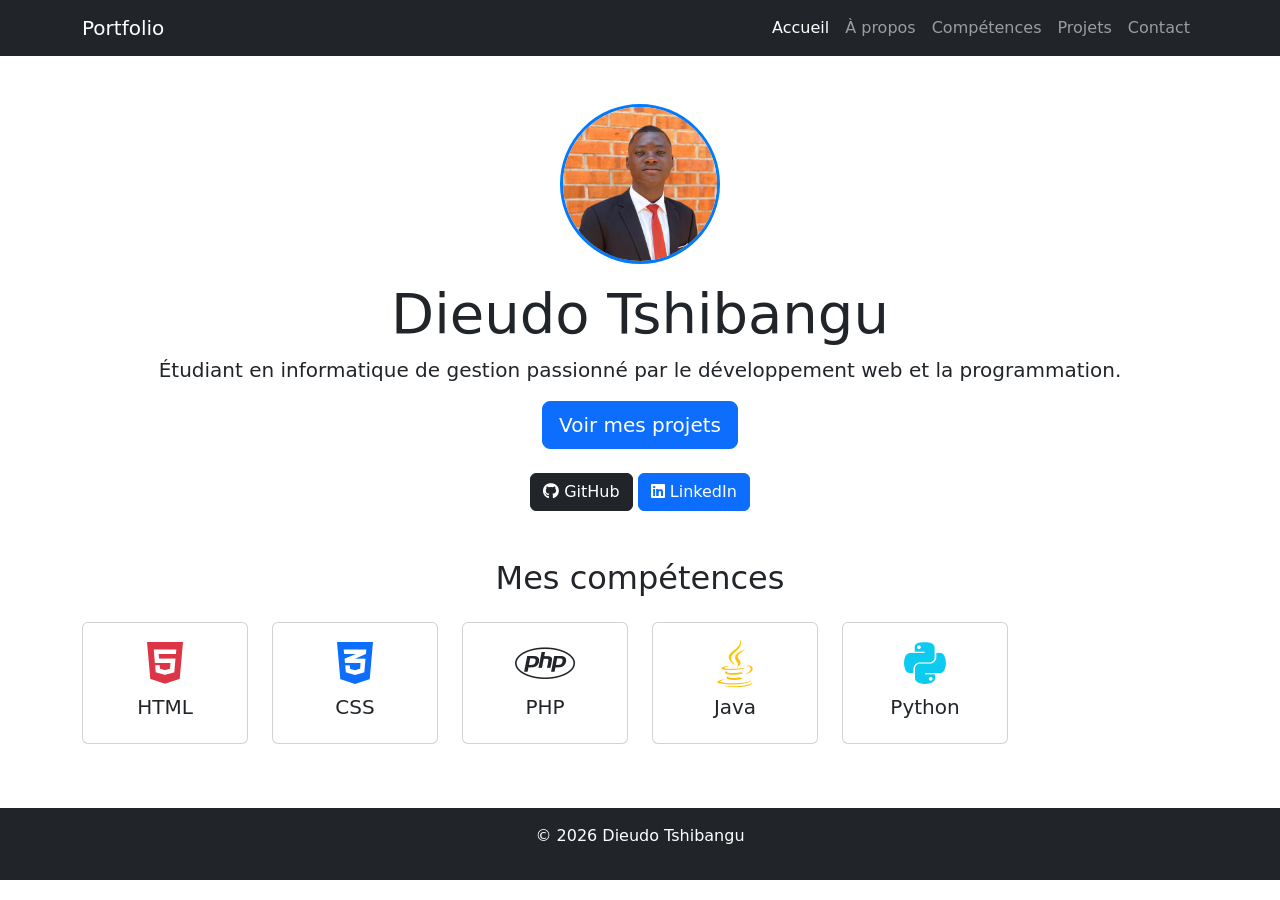
==== index.html @ 5320a59a "first version of my portfolio" ====
<!DOCTYPE html>
<html lang="fr">

<head>

<meta charset="UTF-8">
<meta name="viewport" content="width=device-width, initial-scale=1.0">

<title>Portfolio - Dieudo Tshibangu</title>

<link href="https://cdn.jsdelivr.net/npm/bootstrap@5.3.2/dist/css/bootstrap.min.css" rel="stylesheet">

<link rel="stylesheet" href="https://cdnjs.cloudflare.com/ajax/libs/font-awesome/6.4.2/css/all.min.css">

</head>

<body>

<!-- NAVBAR -->

<nav class="navbar navbar-expand-lg navbar-dark bg-dark">

<div class="container">

<a class="navbar-brand" href="index.html">Portfolio</a>

<button class="navbar-toggler" type="button" data-bs-toggle="collapse" data-bs-target="#menu">
<span class="navbar-toggler-icon"></span>
</button>

<div class="collapse navbar-collapse" id="menu">

<ul class="navbar-nav ms-auto">

<li class="nav-item"><a class="nav-link active" href="index.html">Accueil</a></li>
<li class="nav-item"><a class="nav-link" href="about.html">À propos</a></li>
<li class="nav-item"><a class="nav-link" href="skills.html">Compétences</a></li>
<li class="nav-item"><a class="nav-link" href="projects.html">Projets</a></li>
<li class="nav-item"><a class="nav-link" href="contact.html">Contact</a></li>

</ul>

</div>

</div>

</nav>

<!-- PRESENTATION -->

<section class="container text-center mt-5">

<img src="img/DIEUDO.jpg" class="rounded-circle mb-3" style="width:160px;height:160px;object-fit:cover; border:3px solid #007bff;">

<h1 class="display-4">Dieudo Tshibangu</h1>

<p class="lead">
Étudiant en informatique de gestion passionné par le développement web et la programmation.
</p>

<a href="projects.html" class="btn btn-primary btn-lg">Voir mes projets</a>

<br><br>

<a href="https://github.com/tshibangu-dieudo" target="_blank" class="btn btn-dark">
<i class="fab fa-github"></i> GitHub
</a>

<a href="https://www.linkedin.com/in/dieudo-tshibangu-b3ab0336a" target="_blank" class="btn btn-primary">
<i class="fab fa-linkedin"></i> LinkedIn
</a>

</section>
<!-- SECTION COMPÉTENCES -->
<section class="container mt-5">
  <h2 class="text-center mb-4">Mes compétences</h2>
  <div class="row text-center">
    <div class="col-md-2 mb-3">
      <div class="card h-100 text-center">
        <div class="card-body">
          <i class="fab fa-html5 fa-3x text-danger mb-2"></i>
          <h5>HTML</h5>
        </div>
      </div>
    </div>

    <div class="col-md-2 mb-3">
      <div class="card h-100 text-center">
        <div class="card-body">
          <i class="fab fa-css3-alt fa-3x text-primary mb-2"></i>
          <h5>CSS</h5>
        </div>
      </div>
    </div>

    <div class="col-md-2 mb-3">
      <div class="card h-100 text-center">
        <div class="card-body">
          <i class="fab fa-php fa-3x text-purple mb-2"></i>
          <h5>PHP</h5>
        </div>
      </div>
    </div>

    <div class="col-md-2 mb-3">
      <div class="card h-100 text-center">
        <div class="card-body">
          <i class="fab fa-java fa-3x text-warning mb-2"></i>
          <h5>Java</h5>
        </div>
      </div>
    </div>

    <div class="col-md-2 mb-3">
      <div class="card h-100 text-center">
        <div class="card-body">
          <i class="fab fa-python fa-3x text-info mb-2"></i>
          <h5>Python</h5>
        </div>
      </div>
    </div>

  </div>
</section>

<footer class="bg-dark text-white text-center p-3 mt-5">
<p>© 2026 Dieudo Tshibangu</p>
</footer>

<script src="https://cdn.jsdelivr.net/npm/bootstrap@5.3.2/dist/js/bootstrap.bundle.min.js"></script>

</body>
</html>
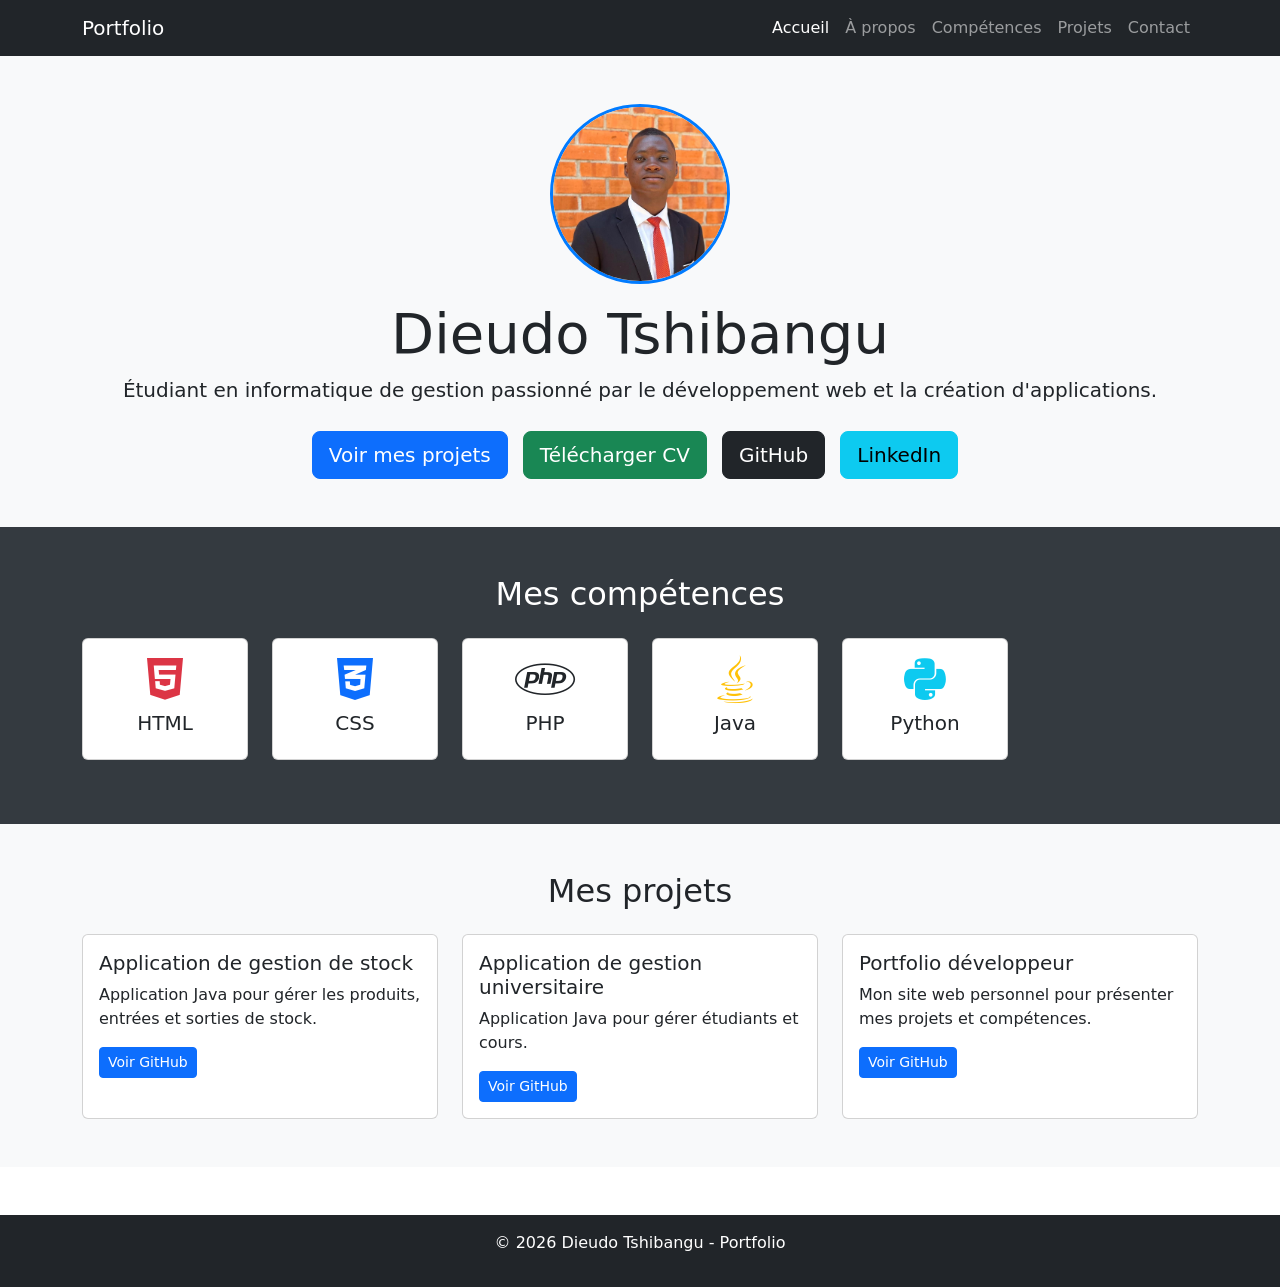
==== commit 4fd3041e: "Mise à jour du portfolio complet avec Formspree et boutons" ====
--- a/index.html
+++ b/index.html
@@ -1,134 +1,121 @@
-
 <!DOCTYPE html>
 <html lang="fr">
-
 <head>
-
 <meta charset="UTF-8">
 <meta name="viewport" content="width=device-width, initial-scale=1.0">
-
 <title>Portfolio - Dieudo Tshibangu</title>
 
+<!-- Bootstrap CSS -->
 <link href="https://cdn.jsdelivr.net/npm/bootstrap@5.3.2/dist/css/bootstrap.min.css" rel="stylesheet">
-
+<!-- Font Awesome -->
 <link rel="stylesheet" href="https://cdnjs.cloudflare.com/ajax/libs/font-awesome/6.4.2/css/all.min.css">
 
+<style>
+.section-light { background-color: #f8f9fa; }
+.section-dark { background-color: #343a40; color: white; }
+.rounded-circle-perfect { width: 180px; height: 180px; object-fit: cover; border: 3px solid #007bff; border-radius: 50%; }
+.btn-custom { margin-right: 10px; margin-top: 10px; }
+.card:hover { transform: translateY(-5px); box-shadow: 0 5px 15px rgba(0,0,0,0.2); transition: all 0.3s ease; }
+</style>
 </head>
-
 <body>
 
 <!-- NAVBAR -->
-
 <nav class="navbar navbar-expand-lg navbar-dark bg-dark">
-
-<div class="container">
-
-<a class="navbar-brand" href="index.html">Portfolio</a>
-
-<button class="navbar-toggler" type="button" data-bs-toggle="collapse" data-bs-target="#menu">
-<span class="navbar-toggler-icon"></span>
-</button>
-
-<div class="collapse navbar-collapse" id="menu">
-
-<ul class="navbar-nav ms-auto">
-
-<li class="nav-item"><a class="nav-link active" href="index.html">Accueil</a></li>
-<li class="nav-item"><a class="nav-link" href="about.html">À propos</a></li>
-<li class="nav-item"><a class="nav-link" href="skills.html">Compétences</a></li>
-<li class="nav-item"><a class="nav-link" href="projects.html">Projets</a></li>
-<li class="nav-item"><a class="nav-link" href="contact.html">Contact</a></li>
-
-</ul>
-
-</div>
-
-</div>
-
+  <div class="container">
+    <a class="navbar-brand" href="index.html">Portfolio</a>
+    <button class="navbar-toggler" type="button" data-bs-toggle="collapse" data-bs-target="#menu">
+      <span class="navbar-toggler-icon"></span>
+    </button>
+    <div class="collapse navbar-collapse" id="menu">
+      <ul class="navbar-nav ms-auto">
+        <li class="nav-item"><a class="nav-link active" href="index.html">Accueil</a></li>
+        <li class="nav-item"><a class="nav-link" href="about.html">À propos</a></li>
+        <li class="nav-item"><a class="nav-link" href="skills.html">Compétences</a></li>
+        <li class="nav-item"><a class="nav-link" href="projects.html">Projets</a></li>
+        <li class="nav-item"><a class="nav-link" href="contact.html">Contact</a></li>
+      </ul>
+    </div>
+  </div>
 </nav>
 
-<!-- PRESENTATION -->
+<!-- SECTION PRÉSENTATION -->
+<section class="section-light text-center py-5">
+  <img src="img/DIEUDO.jpg" alt="Dieudo Tshibangu" class="rounded-circle-perfect mb-3">
+  <h1 class="display-4">Dieudo Tshibangu</h1>
+  <p class="lead">Étudiant en informatique de gestion passionné par le développement web et la création d'applications.</p>
+  <a href="projects.html" class="btn btn-primary btn-lg btn-custom">Voir mes projets</a>
+  <a href="cv/Dieudo_Tshibangu_CV.pdf" class="btn btn-success btn-lg btn-custom">Télécharger CV</a>
+  <a href="https://github.com/tshibangu-dieudo" class="btn btn-dark btn-lg btn-custom">GitHub</a>
+  <a href="https://www.linkedin.com/in/dieudo-tshibangu-b3ab0336a" class="btn btn-info btn-lg btn-custom">LinkedIn</a>
+</section>
 
-<section class="container text-center mt-5">
+<!-- SECTION COMPÉTENCES -->
+<section class="section-dark py-5">
+  <div class="container">
+    <h2 class="text-center mb-4">Mes compétences</h2>
+    <div class="row text-center">
+      <div class="col-md-2 mb-3">
+        <div class="card h-100"><div class="card-body"><i class="fab fa-html5 fa-3x text-danger mb-2"></i><h5>HTML</h5></div></div>
+      </div>
+      <div class="col-md-2 mb-3">
+        <div class="card h-100"><div class="card-body"><i class="fab fa-css3-alt fa-3x text-primary mb-2"></i><h5>CSS</h5></div></div>
+      </div>
+      <div class="col-md-2 mb-3">
+        <div class="card h-100"><div class="card-body"><i class="fab fa-php fa-3x text-purple mb-2"></i><h5>PHP</h5></div></div>
+      </div>
+      <div class="col-md-2 mb-3">
+        <div class="card h-100"><div class="card-body"><i class="fab fa-java fa-3x text-warning mb-2"></i><h5>Java</h5></div></div>
+      </div>
+      <div class="col-md-2 mb-3">
+        <div class="card h-100"><div class="card-body"><i class="fab fa-python fa-3x text-info mb-2"></i><h5>Python</h5></div></div>
+      </div>
+    </div>
+  </div>
+</section>
 
-<img src="img/DIEUDO.jpg" class="rounded-circle mb-3" style="width:160px;height:160px;object-fit:cover; border:3px solid #007bff;">
-
-<h1 class="display-4">Dieudo Tshibangu</h1>
-
-<p class="lead">
-Étudiant en informatique de gestion passionné par le développement web et la programmation.
-</p>
-
-<a href="projects.html" class="btn btn-primary btn-lg">Voir mes projets</a>
-
-<br><br>
-
-<a href="https://github.com/tshibangu-dieudo" target="_blank" class="btn btn-dark">
-<i class="fab fa-github"></i> GitHub
-</a>
-
-<a href="https://www.linkedin.com/in/dieudo-tshibangu-b3ab0336a" target="_blank" class="btn btn-primary">
-<i class="fab fa-linkedin"></i> LinkedIn
-</a>
-
-</section>
-<!-- SECTION COMPÉTENCES -->
-<section class="container mt-5">
-  <h2 class="text-center mb-4">Mes compétences</h2>
-  <div class="row text-center">
-    <div class="col-md-2 mb-3">
-      <div class="card h-100 text-center">
-        <div class="card-body">
-          <i class="fab fa-html5 fa-3x text-danger mb-2"></i>
-          <h5>HTML</h5>
+<!-- SECTION PROJETS -->
+<section class="section-light py-5">
+  <div class="container">
+    <h2 class="text-center mb-4">Mes projets</h2>
+    <div class="row g-4">
+      <div class="col-md-4">
+        <div class="card h-100">
+          <div class="card-body">
+            <h5 class="card-title">Application de gestion de stock</h5>
+            <p class="card-text">Application Java pour gérer les produits, entrées et sorties de stock.</p>
+            <a href="https://github.com/tshibangu-dieudo/gestion-de-stock-de-d-approvisionnement" class="btn btn-primary btn-sm">Voir GitHub</a>
+          </div>
+        </div>
+      </div>
+      <div class="col-md-4">
+        <div class="card h-100">
+          <div class="card-body">
+            <h5 class="card-title">Application de gestion universitaire</h5>
+            <p class="card-text">Application Java pour gérer étudiants et cours.</p>
+            <a href="https://github.com/tshibangu-dieudo/gestion-universite" class="btn btn-primary btn-sm">Voir GitHub</a>
+          </div>
+        </div>
+      </div>
+      <div class="col-md-4">
+        <div class="card h-100">
+          <div class="card-body">
+            <h5 class="card-title">Portfolio développeur</h5>
+            <p class="card-text">Mon site web personnel pour présenter mes projets et compétences.</p>
+            <a href="https://github.com/tshibangu-dieudo" class="btn btn-primary btn-sm">Voir GitHub</a>
+          </div>
         </div>
       </div>
     </div>
-
-    <div class="col-md-2 mb-3">
-      <div class="card h-100 text-center">
-        <div class="card-body">
-          <i class="fab fa-css3-alt fa-3x text-primary mb-2"></i>
-          <h5>CSS</h5>
-        </div>
-      </div>
-    </div>
-
-    <div class="col-md-2 mb-3">
-      <div class="card h-100 text-center">
-        <div class="card-body">
-          <i class="fab fa-php fa-3x text-purple mb-2"></i>
-          <h5>PHP</h5>
-        </div>
-      </div>
-    </div>
-
-    <div class="col-md-2 mb-3">
-      <div class="card h-100 text-center">
-        <div class="card-body">
-          <i class="fab fa-java fa-3x text-warning mb-2"></i>
-          <h5>Java</h5>
-        </div>
-      </div>
-    </div>
-
-    <div class="col-md-2 mb-3">
-      <div class="card h-100 text-center">
-        <div class="card-body">
-          <i class="fab fa-python fa-3x text-info mb-2"></i>
-          <h5>Python</h5>
-        </div>
-      </div>
-    </div>
-
   </div>
 </section>
 
+<!-- FOOTER -->
 <footer class="bg-dark text-white text-center p-3 mt-5">
-<p>© 2026 Dieudo Tshibangu</p>
+  <p>© 2026 Dieudo Tshibangu - Portfolio</p>
 </footer>
 
+<!-- Bootstrap JS -->
 <script src="https://cdn.jsdelivr.net/npm/bootstrap@5.3.2/dist/js/bootstrap.bundle.min.js"></script>
-
 </body>
-</html>
+</html>
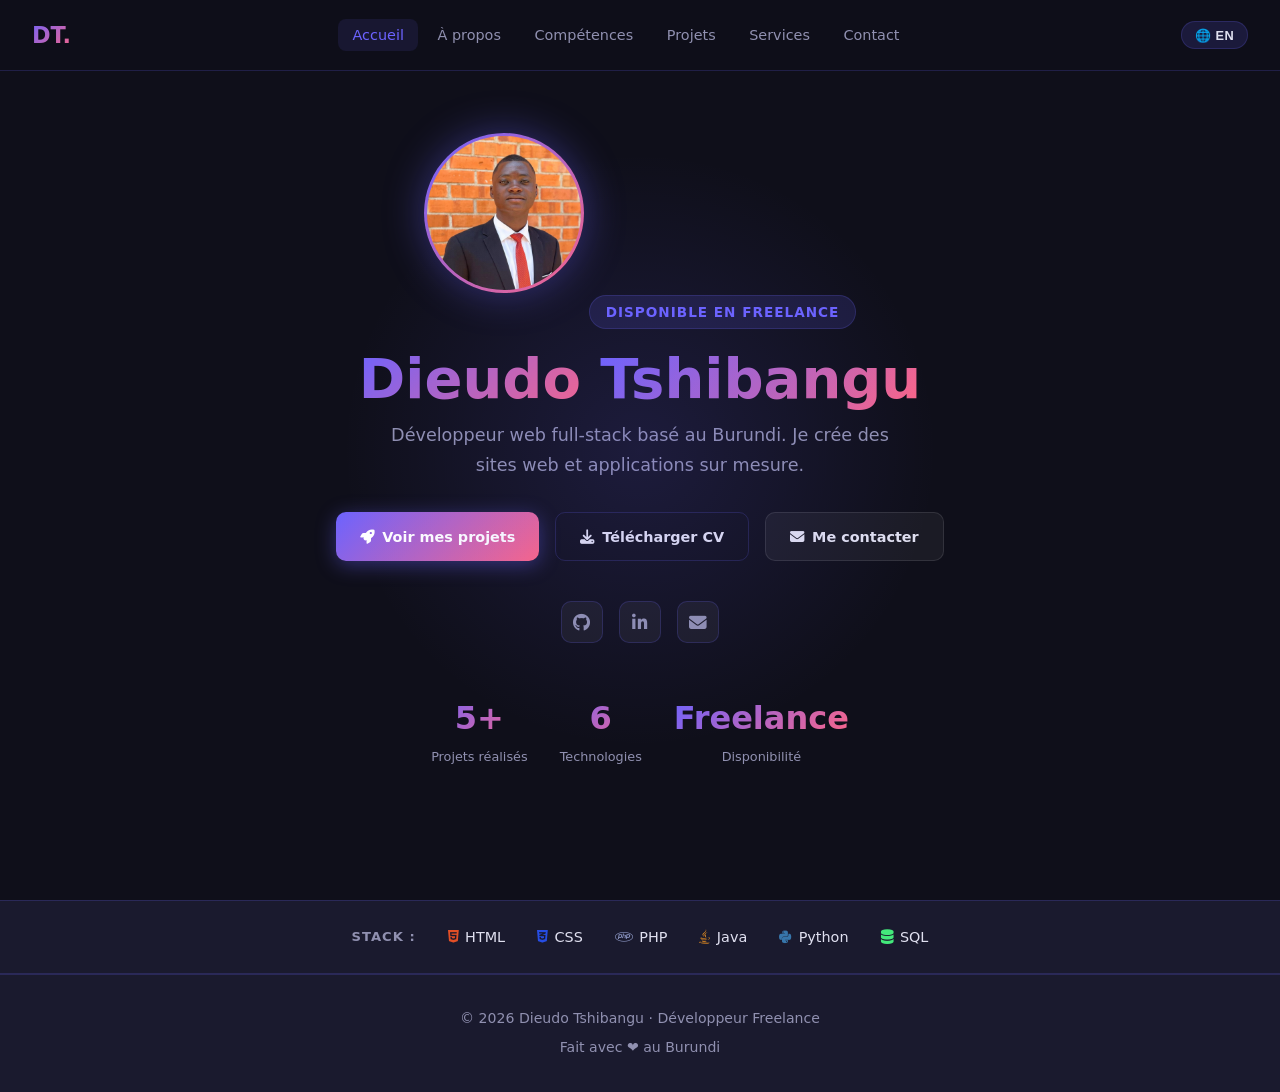
==== commit 8682e44b: "Mise à jour portfolio - ajout TechShop et Lomami Horizon" ====
--- a/index.html
+++ b/index.html
@@ -3,119 +3,105 @@
 <head>
 <meta charset="UTF-8">
 <meta name="viewport" content="width=device-width, initial-scale=1.0">
-<title>Portfolio - Dieudo Tshibangu</title>
-
-<!-- Bootstrap CSS -->
-<link href="https://cdn.jsdelivr.net/npm/bootstrap@5.3.2/dist/css/bootstrap.min.css" rel="stylesheet">
-<!-- Font Awesome -->
+<title>Dieudo Tshibangu — Développeur Freelance</title>
+<meta name="description" content="Portfolio de Dieudo Tshibangu, développeur web freelance basé au Burundi. PHP, HTML, CSS, Java, Python, SQL.">
+<link rel="stylesheet" href="style.css">
 <link rel="stylesheet" href="https://cdnjs.cloudflare.com/ajax/libs/font-awesome/6.4.2/css/all.min.css">
-
-<style>
-.section-light { background-color: #f8f9fa; }
-.section-dark { background-color: #343a40; color: white; }
-.rounded-circle-perfect { width: 180px; height: 180px; object-fit: cover; border: 3px solid #007bff; border-radius: 50%; }
-.btn-custom { margin-right: 10px; margin-top: 10px; }
-.card:hover { transform: translateY(-5px); box-shadow: 0 5px 15px rgba(0,0,0,0.2); transition: all 0.3s ease; }
-</style>
 </head>
 <body>
 
 <!-- NAVBAR -->
-<nav class="navbar navbar-expand-lg navbar-dark bg-dark">
-  <div class="container">
-    <a class="navbar-brand" href="index.html">Portfolio</a>
-    <button class="navbar-toggler" type="button" data-bs-toggle="collapse" data-bs-target="#menu">
-      <span class="navbar-toggler-icon"></span>
-    </button>
-    <div class="collapse navbar-collapse" id="menu">
-      <ul class="navbar-nav ms-auto">
-        <li class="nav-item"><a class="nav-link active" href="index.html">Accueil</a></li>
-        <li class="nav-item"><a class="nav-link" href="about.html">À propos</a></li>
-        <li class="nav-item"><a class="nav-link" href="skills.html">Compétences</a></li>
-        <li class="nav-item"><a class="nav-link" href="projects.html">Projets</a></li>
-        <li class="nav-item"><a class="nav-link" href="contact.html">Contact</a></li>
-      </ul>
+<nav class="navbar">
+  <a class="nav-brand" href="index.html">DT.</a>
+  <ul class="nav-links">
+    <li><a href="index.html" class="active" data-i18n="nav_home">Accueil</a></li>
+    <li><a href="about.html" data-i18n="nav_about">À propos</a></li>
+    <li><a href="skills.html" data-i18n="nav_skills">Compétences</a></li>
+    <li><a href="projects.html" data-i18n="nav_projects">Projets</a></li>
+    <li><a href="projects.html#services" data-i18n="nav_services">Services</a></li>
+    <li><a href="contact.html" data-i18n="nav_contact">Contact</a></li>
+  </ul>
+  <div class="nav-right">
+    <button class="lang-toggle" onclick="toggleLang()">🌐 EN</button>
+    <div class="hamburger">
+      <span></span><span></span><span></span>
     </div>
   </div>
 </nav>
 
-<!-- SECTION PRÉSENTATION -->
-<section class="section-light text-center py-5">
-  <img src="img/DIEUDO.jpg" alt="Dieudo Tshibangu" class="rounded-circle-perfect mb-3">
-  <h1 class="display-4">Dieudo Tshibangu</h1>
-  <p class="lead">Étudiant en informatique de gestion passionné par le développement web et la création d'applications.</p>
-  <a href="projects.html" class="btn btn-primary btn-lg btn-custom">Voir mes projets</a>
-  <a href="cv/Dieudo_Tshibangu_CV.pdf" class="btn btn-success btn-lg btn-custom">Télécharger CV</a>
-  <a href="https://github.com/tshibangu-dieudo" class="btn btn-dark btn-lg btn-custom">GitHub</a>
-  <a href="https://www.linkedin.com/in/dieudo-tshibangu-b3ab0336a" class="btn btn-info btn-lg btn-custom">LinkedIn</a>
-</section>
-
-<!-- SECTION COMPÉTENCES -->
-<section class="section-dark py-5">
-  <div class="container">
-    <h2 class="text-center mb-4">Mes compétences</h2>
-    <div class="row text-center">
-      <div class="col-md-2 mb-3">
-        <div class="card h-100"><div class="card-body"><i class="fab fa-html5 fa-3x text-danger mb-2"></i><h5>HTML</h5></div></div>
+<!-- HERO -->
+<section class="hero">
+  <div>
+    <img src="img/DIEUDO.jpg" alt="Dieudo Tshibangu" class="hero-avatar">
+    <div class="hero-badge" data-i18n="hero_badge">DISPONIBLE EN FREELANCE</div>
+    <h1>
+      <span data-i18n="hero_title1">Dieudo</span>
+      <span data-i18n="hero_title2"> Tshibangu</span>
+    </h1>
+    <p class="hero-subtitle" data-i18n="hero_sub">
+      Développeur web full-stack basé au Burundi. Je crée des sites web et applications sur mesure.
+    </p>
+    <div class="hero-btns">
+      <a href="projects.html" class="btn btn-primary">
+        <i class="fas fa-rocket"></i>
+        <span data-i18n="hero_btn1">Voir mes projets</span>
+      </a>
+      <a href="cv/Dieudo_Tshibangu_CV.pdf" class="btn btn-outline" download>
+        <i class="fas fa-download"></i>
+        <span data-i18n="hero_btn2">Télécharger CV</span>
+      </a>
+      <a href="contact.html" class="btn btn-ghost">
+        <i class="fas fa-envelope"></i>
+        <span data-i18n="hero_btn3">Me contacter</span>
+      </a>
+    </div>
+    <div class="hero-socials">
+      <a href="https://github.com/tshibangu-dieudo" target="_blank" class="social-icon" aria-label="GitHub">
+        <i class="fab fa-github"></i>
+      </a>
+      <a href="https://www.linkedin.com/in/dieudo-tshibangu-b3ab0336a" target="_blank" class="social-icon" aria-label="LinkedIn">
+        <i class="fab fa-linkedin-in"></i>
+      </a>
+      <a href="mailto:tshibangudieudo@gmail.com" class="social-icon" aria-label="Email">
+        <i class="fas fa-envelope"></i>
+      </a>
+    </div>
+    <div class="stats-row" style="margin-top:3rem;">
+      <div class="stat">
+        <div class="stat-num">5+</div>
+        <div class="stat-label" data-i18n="stat1_label">Projets réalisés</div>
       </div>
-      <div class="col-md-2 mb-3">
-        <div class="card h-100"><div class="card-body"><i class="fab fa-css3-alt fa-3x text-primary mb-2"></i><h5>CSS</h5></div></div>
+      <div class="stat">
+        <div class="stat-num">6</div>
+        <div class="stat-label" data-i18n="stat2_label">Technologies</div>
       </div>
-      <div class="col-md-2 mb-3">
-        <div class="card h-100"><div class="card-body"><i class="fab fa-php fa-3x text-purple mb-2"></i><h5>PHP</h5></div></div>
-      </div>
-      <div class="col-md-2 mb-3">
-        <div class="card h-100"><div class="card-body"><i class="fab fa-java fa-3x text-warning mb-2"></i><h5>Java</h5></div></div>
-      </div>
-      <div class="col-md-2 mb-3">
-        <div class="card h-100"><div class="card-body"><i class="fab fa-python fa-3x text-info mb-2"></i><h5>Python</h5></div></div>
+      <div class="stat">
+        <div class="stat-num" data-i18n="stat3_val">Freelance</div>
+        <div class="stat-label" data-i18n="stat3_label">Disponibilité</div>
       </div>
     </div>
   </div>
 </section>
 
-<!-- SECTION PROJETS -->
-<section class="section-light py-5">
-  <div class="container">
-    <h2 class="text-center mb-4">Mes projets</h2>
-    <div class="row g-4">
-      <div class="col-md-4">
-        <div class="card h-100">
-          <div class="card-body">
-            <h5 class="card-title">Application de gestion de stock</h5>
-            <p class="card-text">Application Java pour gérer les produits, entrées et sorties de stock.</p>
-            <a href="https://github.com/tshibangu-dieudo/gestion-de-stock-de-d-approvisionnement" class="btn btn-primary btn-sm">Voir GitHub</a>
-          </div>
-        </div>
-      </div>
-      <div class="col-md-4">
-        <div class="card h-100">
-          <div class="card-body">
-            <h5 class="card-title">Application de gestion universitaire</h5>
-            <p class="card-text">Application Java pour gérer étudiants et cours.</p>
-            <a href="https://github.com/tshibangu-dieudo/gestion-universite" class="btn btn-primary btn-sm">Voir GitHub</a>
-          </div>
-        </div>
-      </div>
-      <div class="col-md-4">
-        <div class="card h-100">
-          <div class="card-body">
-            <h5 class="card-title">Portfolio développeur</h5>
-            <p class="card-text">Mon site web personnel pour présenter mes projets et compétences.</p>
-            <a href="https://github.com/tshibangu-dieudo" class="btn btn-primary btn-sm">Voir GitHub</a>
-          </div>
-        </div>
-      </div>
-    </div>
+<!-- QUICK SKILLS STRIP -->
+<div style="background:var(--dark2);border-top:1px solid var(--border);border-bottom:1px solid var(--border);padding:1.5rem 2rem;">
+  <div class="container" style="display:flex;gap:2rem;justify-content:center;flex-wrap:wrap;align-items:center;">
+    <span style="color:var(--text-muted);font-size:0.82rem;font-weight:600;letter-spacing:1px;">STACK :</span>
+    <span style="color:var(--text);font-size:0.9rem;display:flex;align-items:center;gap:0.4rem;"><i class="fab fa-html5" style="color:#e34f26"></i> HTML</span>
+    <span style="color:var(--text);font-size:0.9rem;display:flex;align-items:center;gap:0.4rem;"><i class="fab fa-css3-alt" style="color:#264de4"></i> CSS</span>
+    <span style="color:var(--text);font-size:0.9rem;display:flex;align-items:center;gap:0.4rem;"><i class="fab fa-php" style="color:#8892be"></i> PHP</span>
+    <span style="color:var(--text);font-size:0.9rem;display:flex;align-items:center;gap:0.4rem;"><i class="fab fa-java" style="color:#f89820"></i> Java</span>
+    <span style="color:var(--text);font-size:0.9rem;display:flex;align-items:center;gap:0.4rem;"><i class="fab fa-python" style="color:#3776ab"></i> Python</span>
+    <span style="color:var(--text);font-size:0.9rem;display:flex;align-items:center;gap:0.4rem;"><i class="fas fa-database" style="color:#43e97b"></i> SQL</span>
   </div>
-</section>
+</div>
 
 <!-- FOOTER -->
-<footer class="bg-dark text-white text-center p-3 mt-5">
-  <p>© 2026 Dieudo Tshibangu - Portfolio</p>
+<footer>
+  <p data-i18n="footer_text">© 2026 Dieudo Tshibangu · Développeur Freelance</p>
+  <p style="margin-top:0.3rem;" data-i18n="footer_made">Fait avec ❤️ au Burundi</p>
 </footer>
 
-<!-- Bootstrap JS -->
-<script src="https://cdn.jsdelivr.net/npm/bootstrap@5.3.2/dist/js/bootstrap.bundle.min.js"></script>
+<script src="main.js"></script>
 </body>
-</html>+</html>
--- a/style.css
+++ b/style.css
@@ -0,0 +1,556 @@
+/* ===== VARIABLES ===== */
+:root {
+  --primary: #6c63ff;
+  --primary-dark: #5a52d5;
+  --secondary: #ff6584;
+  --accent: #43e97b;
+  --dark: #0f0f1a;
+  --dark2: #1a1a2e;
+  --dark3: #16213e;
+  --card-bg: #1e1e3a;
+  --text: #e0e0f0;
+  --text-muted: #9090b0;
+  --border: rgba(108,99,255,0.2);
+  --gradient: linear-gradient(135deg, #6c63ff 0%, #ff6584 100%);
+  --gradient2: linear-gradient(135deg, #43e97b 0%, #38f9d7 100%);
+}
+
+/* ===== RESET & BASE ===== */
+* { margin: 0; padding: 0; box-sizing: border-box; }
+html { scroll-behavior: smooth; }
+body {
+  font-family: 'Segoe UI', system-ui, -apple-system, sans-serif;
+  background: var(--dark);
+  color: var(--text);
+  line-height: 1.7;
+}
+
+/* ===== SCROLLBAR ===== */
+::-webkit-scrollbar { width: 6px; }
+::-webkit-scrollbar-track { background: var(--dark2); }
+::-webkit-scrollbar-thumb { background: var(--primary); border-radius: 3px; }
+
+/* ===== NAVBAR ===== */
+.navbar {
+  position: fixed;
+  top: 0; left: 0; right: 0;
+  z-index: 1000;
+  padding: 1rem 2rem;
+  background: rgba(15,15,26,0.95);
+  backdrop-filter: blur(20px);
+  border-bottom: 1px solid var(--border);
+  display: flex;
+  align-items: center;
+  justify-content: space-between;
+  transition: all 0.3s;
+}
+.navbar.scrolled { padding: 0.6rem 2rem; box-shadow: 0 4px 30px rgba(108,99,255,0.15); }
+.nav-brand {
+  font-size: 1.4rem;
+  font-weight: 700;
+  background: var(--gradient);
+  -webkit-background-clip: text;
+  -webkit-text-fill-color: transparent;
+  background-clip: text;
+  text-decoration: none;
+}
+.nav-links { display: flex; align-items: center; gap: 0.3rem; list-style: none; }
+.nav-links a {
+  color: var(--text-muted);
+  text-decoration: none;
+  padding: 0.5rem 0.9rem;
+  border-radius: 8px;
+  font-size: 0.9rem;
+  font-weight: 500;
+  transition: all 0.3s;
+}
+.nav-links a:hover, .nav-links a.active {
+  color: var(--primary);
+  background: rgba(108,99,255,0.1);
+}
+.nav-right { display: flex; align-items: center; gap: 0.8rem; }
+
+/* Lang Toggle */
+.lang-toggle {
+  background: rgba(108,99,255,0.15);
+  border: 1px solid var(--border);
+  color: var(--text);
+  padding: 0.35rem 0.8rem;
+  border-radius: 20px;
+  cursor: pointer;
+  font-size: 0.8rem;
+  font-weight: 600;
+  transition: all 0.3s;
+  letter-spacing: 0.5px;
+}
+.lang-toggle:hover { background: var(--primary); border-color: var(--primary); }
+
+/* Hamburger */
+.hamburger { display: none; flex-direction: column; gap: 5px; cursor: pointer; padding: 4px; }
+.hamburger span { width: 24px; height: 2px; background: var(--text); border-radius: 2px; transition: all 0.3s; }
+.hamburger.open span:nth-child(1) { transform: rotate(45deg) translate(5px, 5px); }
+.hamburger.open span:nth-child(2) { opacity: 0; }
+.hamburger.open span:nth-child(3) { transform: rotate(-45deg) translate(5px, -5px); }
+
+/* ===== HERO ===== */
+.hero {
+  min-height: 100vh;
+  display: flex;
+  align-items: center;
+  justify-content: center;
+  text-align: center;
+  padding: 6rem 2rem 4rem;
+  position: relative;
+  overflow: hidden;
+}
+.hero::before {
+  content: '';
+  position: absolute;
+  width: 600px; height: 600px;
+  background: radial-gradient(circle, rgba(108,99,255,0.15) 0%, transparent 70%);
+  top: 50%; left: 50%;
+  transform: translate(-50%, -50%);
+  pointer-events: none;
+}
+.hero-avatar {
+  width: 160px; height: 160px;
+  border-radius: 50%;
+  object-fit: cover;
+  border: 3px solid transparent;
+  background: var(--gradient) border-box;
+  outline: 3px solid transparent;
+  box-shadow: 0 0 40px rgba(108,99,255,0.4);
+  margin-bottom: 1.5rem;
+  animation: float 4s ease-in-out infinite;
+}
+@keyframes float { 0%,100%{transform:translateY(0)} 50%{transform:translateY(-12px)} }
+
+.hero-badge {
+  display: inline-block;
+  background: rgba(108,99,255,0.15);
+  border: 1px solid var(--border);
+  color: var(--primary);
+  padding: 0.3rem 1rem;
+  border-radius: 20px;
+  font-size: 0.85rem;
+  font-weight: 600;
+  margin-bottom: 1rem;
+  letter-spacing: 1px;
+}
+.hero h1 {
+  font-size: clamp(2.2rem, 5vw, 3.5rem);
+  font-weight: 800;
+  line-height: 1.2;
+  margin-bottom: 0.5rem;
+}
+.hero h1 span {
+  background: var(--gradient);
+  -webkit-background-clip: text;
+  -webkit-text-fill-color: transparent;
+  background-clip: text;
+}
+.hero-subtitle {
+  font-size: 1.1rem;
+  color: var(--text-muted);
+  max-width: 500px;
+  margin: 0 auto 2rem;
+}
+.hero-btns { display: flex; gap: 1rem; justify-content: center; flex-wrap: wrap; margin-bottom: 2.5rem; }
+
+/* ===== BUTTONS ===== */
+.btn {
+  display: inline-flex;
+  align-items: center;
+  gap: 0.5rem;
+  padding: 0.7rem 1.5rem;
+  border-radius: 10px;
+  font-weight: 600;
+  font-size: 0.9rem;
+  text-decoration: none;
+  border: none;
+  cursor: pointer;
+  transition: all 0.3s;
+}
+.btn-primary {
+  background: var(--gradient);
+  color: white;
+  box-shadow: 0 4px 20px rgba(108,99,255,0.4);
+}
+.btn-primary:hover { transform: translateY(-2px); box-shadow: 0 8px 30px rgba(108,99,255,0.5); }
+.btn-outline {
+  background: transparent;
+  color: var(--text);
+  border: 1px solid var(--border);
+}
+.btn-outline:hover { border-color: var(--primary); color: var(--primary); background: rgba(108,99,255,0.08); }
+.btn-ghost {
+  background: rgba(255,255,255,0.05);
+  color: var(--text);
+  border: 1px solid rgba(255,255,255,0.1);
+}
+.btn-ghost:hover { background: rgba(255,255,255,0.1); }
+.btn-sm { padding: 0.45rem 1rem; font-size: 0.82rem; }
+
+/* Social links hero */
+.hero-socials { display: flex; gap: 1rem; justify-content: center; }
+.social-icon {
+  width: 42px; height: 42px;
+  border-radius: 10px;
+  background: rgba(255,255,255,0.05);
+  border: 1px solid var(--border);
+  display: flex; align-items: center; justify-content: center;
+  color: var(--text-muted);
+  text-decoration: none;
+  font-size: 1.1rem;
+  transition: all 0.3s;
+}
+.social-icon:hover { background: var(--primary); border-color: var(--primary); color: white; transform: translateY(-3px); }
+
+/* ===== SECTIONS ===== */
+section { padding: 5rem 2rem; }
+.container { max-width: 1100px; margin: 0 auto; }
+.section-header { text-align: center; margin-bottom: 3.5rem; }
+.section-tag {
+  display: inline-block;
+  background: rgba(108,99,255,0.12);
+  color: var(--primary);
+  padding: 0.25rem 0.9rem;
+  border-radius: 20px;
+  font-size: 0.8rem;
+  font-weight: 700;
+  letter-spacing: 1.5px;
+  text-transform: uppercase;
+  margin-bottom: 0.8rem;
+}
+.section-title {
+  font-size: clamp(1.8rem, 3vw, 2.5rem);
+  font-weight: 800;
+  margin-bottom: 0.8rem;
+}
+.section-title span {
+  background: var(--gradient);
+  -webkit-background-clip: text;
+  -webkit-text-fill-color: transparent;
+  background-clip: text;
+}
+.section-desc { color: var(--text-muted); max-width: 500px; margin: 0 auto; }
+
+/* ===== CARDS ===== */
+.card {
+  background: var(--card-bg);
+  border: 1px solid var(--border);
+  border-radius: 16px;
+  padding: 1.8rem;
+  transition: all 0.3s;
+}
+.card:hover { transform: translateY(-6px); border-color: var(--primary); box-shadow: 0 20px 40px rgba(108,99,255,0.15); }
+
+/* ===== GRID ===== */
+.grid-3 { display: grid; grid-template-columns: repeat(auto-fit, minmax(300px, 1fr)); gap: 1.5rem; }
+.grid-2 { display: grid; grid-template-columns: repeat(auto-fit, minmax(340px, 1fr)); gap: 1.5rem; }
+.grid-4 { display: grid; grid-template-columns: repeat(auto-fit, minmax(220px, 1fr)); gap: 1.2rem; }
+
+/* ===== ABOUT PAGE ===== */
+.about-grid { display: grid; grid-template-columns: 1fr 2fr; gap: 4rem; align-items: start; }
+.about-img-wrap { position: relative; }
+.about-img {
+  width: 100%;
+  border-radius: 20px;
+  object-fit: cover;
+  aspect-ratio: 1;
+  border: 2px solid var(--border);
+}
+.about-img-wrap::before {
+  content: '';
+  position: absolute;
+  inset: -8px;
+  border-radius: 24px;
+  background: var(--gradient);
+  z-index: -1;
+  opacity: 0.3;
+}
+.about-info h2 { font-size: 2rem; font-weight: 800; margin-bottom: 1rem; }
+.about-info p { color: var(--text-muted); margin-bottom: 1rem; }
+.info-list { list-style: none; margin: 1.5rem 0; }
+.info-list li {
+  display: flex; align-items: center; gap: 0.8rem;
+  padding: 0.6rem 0;
+  border-bottom: 1px solid var(--border);
+  color: var(--text-muted);
+  font-size: 0.95rem;
+}
+.info-list li i { color: var(--primary); width: 18px; }
+.info-list li strong { color: var(--text); }
+.about-btns { display: flex; gap: 1rem; flex-wrap: wrap; margin-top: 1.5rem; }
+
+/* ===== SKILLS PAGE ===== */
+.skill-card { text-align: center; }
+.skill-icon {
+  width: 64px; height: 64px;
+  border-radius: 16px;
+  display: flex; align-items: center; justify-content: center;
+  font-size: 1.8rem;
+  margin: 0 auto 1rem;
+}
+.skill-card h4 { font-size: 1rem; font-weight: 700; margin-bottom: 0.4rem; }
+.skill-card p { font-size: 0.82rem; color: var(--text-muted); }
+.skill-bar-wrap { margin-top: 0.8rem; }
+.skill-bar-bg { background: rgba(255,255,255,0.08); border-radius: 10px; height: 6px; overflow: hidden; }
+.skill-bar { height: 100%; border-radius: 10px; background: var(--gradient); transition: width 1.2s ease; }
+
+/* ===== PROJECTS PAGE ===== */
+.project-card { display: flex; flex-direction: column; }
+.project-header { display: flex; align-items: flex-start; justify-content: space-between; margin-bottom: 1rem; gap: 1rem; }
+.project-icon {
+  width: 52px; height: 52px;
+  border-radius: 14px;
+  display: flex; align-items: center; justify-content: center;
+  font-size: 1.4rem;
+  flex-shrink: 0;
+}
+.project-title { font-size: 1.2rem; font-weight: 700; margin-bottom: 0.2rem; }
+.project-type { font-size: 0.78rem; color: var(--text-muted); font-weight: 500; }
+.project-desc { color: var(--text-muted); font-size: 0.92rem; margin-bottom: 1.2rem; flex: 1; }
+.project-features { list-style: none; margin-bottom: 1.2rem; }
+.project-features li {
+  font-size: 0.85rem;
+  color: var(--text-muted);
+  padding: 0.25rem 0;
+  display: flex; align-items: center; gap: 0.5rem;
+}
+.project-features li::before { content: '▸'; color: var(--primary); font-size: 0.7rem; }
+.tech-tags { display: flex; flex-wrap: wrap; gap: 0.4rem; margin-bottom: 1.2rem; }
+.tech-tag {
+  background: rgba(108,99,255,0.12);
+  color: var(--primary);
+  padding: 0.2rem 0.6rem;
+  border-radius: 6px;
+  font-size: 0.75rem;
+  font-weight: 600;
+  border: 1px solid rgba(108,99,255,0.2);
+}
+.project-footer { display: flex; gap: 0.8rem; margin-top: auto; }
+
+/* ===== SERVICES ===== */
+.service-card { text-align: center; }
+.service-icon {
+  width: 72px; height: 72px;
+  border-radius: 20px;
+  display: flex; align-items: center; justify-content: center;
+  font-size: 2rem;
+  margin: 0 auto 1.2rem;
+}
+.service-card h3 { font-size: 1.1rem; font-weight: 700; margin-bottom: 0.6rem; }
+.service-card p { font-size: 0.88rem; color: var(--text-muted); }
+.service-list { list-style: none; margin-top: 1rem; text-align: left; }
+.service-list li {
+  font-size: 0.83rem;
+  color: var(--text-muted);
+  padding: 0.2rem 0;
+  display: flex; align-items: center; gap: 0.5rem;
+}
+.service-list li::before { content: '✓'; color: var(--accent); font-weight: 700; }
+
+/* ===== CONTACT PAGE ===== */
+.contact-grid { display: grid; grid-template-columns: 1fr 1.6fr; gap: 3rem; align-items: start; }
+.contact-info h3 { font-size: 1.5rem; font-weight: 700; margin-bottom: 0.8rem; }
+.contact-info p { color: var(--text-muted); margin-bottom: 2rem; font-size: 0.95rem; }
+.contact-item {
+  display: flex; align-items: center; gap: 1rem;
+  padding: 1rem;
+  background: var(--card-bg);
+  border: 1px solid var(--border);
+  border-radius: 12px;
+  margin-bottom: 1rem;
+  text-decoration: none;
+  color: var(--text);
+  transition: all 0.3s;
+}
+.contact-item:hover { border-color: var(--primary); transform: translateX(4px); }
+.contact-item-icon {
+  width: 44px; height: 44px;
+  border-radius: 12px;
+  display: flex; align-items: center; justify-content: center;
+  font-size: 1.1rem;
+  flex-shrink: 0;
+}
+.contact-item-text strong { display: block; font-size: 0.85rem; color: var(--text-muted); font-weight: 500; }
+.contact-item-text span { font-size: 0.95rem; font-weight: 600; }
+.contact-socials { display: flex; gap: 0.8rem; margin-top: 1.5rem; }
+.contact-social {
+  width: 44px; height: 44px;
+  border-radius: 12px;
+  background: var(--card-bg);
+  border: 1px solid var(--border);
+  display: flex; align-items: center; justify-content: center;
+  color: var(--text-muted);
+  text-decoration: none;
+  font-size: 1.1rem;
+  transition: all 0.3s;
+}
+.contact-social:hover { background: var(--primary); border-color: var(--primary); color: white; transform: translateY(-3px); }
+
+/* Form */
+.form-group { margin-bottom: 1.2rem; }
+.form-group label { display: block; font-size: 0.85rem; font-weight: 600; margin-bottom: 0.4rem; color: var(--text-muted); }
+.form-control {
+  width: 100%;
+  background: var(--card-bg);
+  border: 1px solid var(--border);
+  border-radius: 10px;
+  padding: 0.75rem 1rem;
+  color: var(--text);
+  font-size: 0.95rem;
+  font-family: inherit;
+  transition: border-color 0.3s;
+  outline: none;
+}
+.form-control:focus { border-color: var(--primary); box-shadow: 0 0 0 3px rgba(108,99,255,0.1); }
+textarea.form-control { resize: vertical; min-height: 130px; }
+
+/* ===== FOOTER ===== */
+footer {
+  background: var(--dark2);
+  border-top: 1px solid var(--border);
+  padding: 2rem;
+  text-align: center;
+  color: var(--text-muted);
+  font-size: 0.88rem;
+}
+footer a { color: var(--primary); text-decoration: none; }
+
+/* ===== STATS ===== */
+.stats-row { display: flex; gap: 2rem; justify-content: center; flex-wrap: wrap; margin: 2rem 0; }
+.stat { text-align: center; }
+.stat-num { font-size: 2rem; font-weight: 800; background: var(--gradient); -webkit-background-clip: text; -webkit-text-fill-color: transparent; background-clip: text; }
+.stat-label { font-size: 0.8rem; color: var(--text-muted); font-weight: 500; }
+
+/* ===== DIVIDER ===== */
+.divider { height: 1px; background: var(--border); margin: 0; }
+
+/* ===== ANIMATIONS ===== */
+.fade-in { opacity: 0; transform: translateY(24px); transition: opacity 0.6s ease, transform 0.6s ease; }
+.fade-in.visible { opacity: 1; transform: translateY(0); }
+
+/* ===== RESPONSIVE ===== */
+@media (max-width: 768px) {
+  .nav-links { display: none; flex-direction: column; position: absolute; top: 100%; left: 0; right: 0; background: rgba(15,15,26,0.98); padding: 1rem; border-bottom: 1px solid var(--border); }
+  .nav-links.open { display: flex; }
+  .hamburger { display: flex; }
+  .about-grid { grid-template-columns: 1fr; gap: 2rem; }
+  .contact-grid { grid-template-columns: 1fr; }
+  .hero h1 { font-size: 2rem; }
+  section { padding: 4rem 1.2rem; }
+  .navbar { padding: 0.8rem 1.2rem; }
+}
+
+/* ===== PROJECT GALLERY SLIDER ===== */
+.proj-slider {
+  position: relative;
+  border-radius: 12px;
+  overflow: hidden;
+  margin-bottom: 1.2rem;
+  background: #0f0f1a;
+  aspect-ratio: 16/9;
+}
+.proj-slider-track {
+  display: flex;
+  height: 100%;
+  transition: transform 0.45s cubic-bezier(0.4,0,0.2,1);
+}
+.proj-slide {
+  min-width: 100%;
+  height: 100%;
+  position: relative;
+  overflow: hidden;
+}
+.proj-slide img {
+  width: 100%;
+  height: 100%;
+  object-fit: cover;
+  display: block;
+  transition: transform 0.4s ease;
+}
+.proj-slider:hover .proj-slide img { transform: scale(1.04); }
+
+/* Overlay on hover */
+.proj-slide-overlay {
+  position: absolute;
+  inset: 0;
+  background: linear-gradient(to top, rgba(15,15,26,0.7) 0%, transparent 60%);
+  opacity: 0;
+  transition: opacity 0.3s;
+}
+.proj-slider:hover .proj-slide-overlay { opacity: 1; }
+
+/* Placeholder */
+.proj-slide-placeholder {
+  width: 100%;
+  height: 100%;
+  display: flex;
+  flex-direction: column;
+  align-items: center;
+  justify-content: center;
+  background: var(--dark3);
+  color: var(--text-muted);
+  gap: 0.6rem;
+  font-size: 0.85rem;
+}
+.proj-slide-placeholder i { font-size: 2rem; opacity: 0.4; }
+
+/* Nav arrows */
+.slider-btn {
+  position: absolute;
+  top: 50%;
+  transform: translateY(-50%);
+  background: rgba(15,15,26,0.75);
+  border: 1px solid var(--border);
+  color: var(--text);
+  width: 32px; height: 32px;
+  border-radius: 8px;
+  display: flex; align-items: center; justify-content: center;
+  cursor: pointer;
+  font-size: 0.75rem;
+  z-index: 10;
+  transition: all 0.2s;
+  opacity: 0;
+}
+.proj-slider:hover .slider-btn { opacity: 1; }
+.slider-btn:hover { background: var(--primary); border-color: var(--primary); }
+.slider-btn.prev { left: 8px; }
+.slider-btn.next { right: 8px; }
+.slider-btn:disabled { opacity: 0.2 !important; cursor: default; }
+
+/* Dots */
+.slider-dots {
+  position: absolute;
+  bottom: 8px;
+  left: 50%;
+  transform: translateX(-50%);
+  display: flex;
+  gap: 5px;
+  z-index: 10;
+}
+.slider-dot {
+  width: 6px; height: 6px;
+  border-radius: 50%;
+  background: rgba(255,255,255,0.35);
+  cursor: pointer;
+  transition: all 0.2s;
+  border: none;
+  padding: 0;
+}
+.slider-dot.active { background: white; width: 18px; border-radius: 3px; }
+
+/* Counter badge */
+.slider-counter {
+  position: absolute;
+  top: 8px; right: 8px;
+  background: rgba(15,15,26,0.7);
+  color: var(--text-muted);
+  font-size: 0.72rem;
+  font-weight: 600;
+  padding: 0.2rem 0.5rem;
+  border-radius: 6px;
+  z-index: 10;
+}
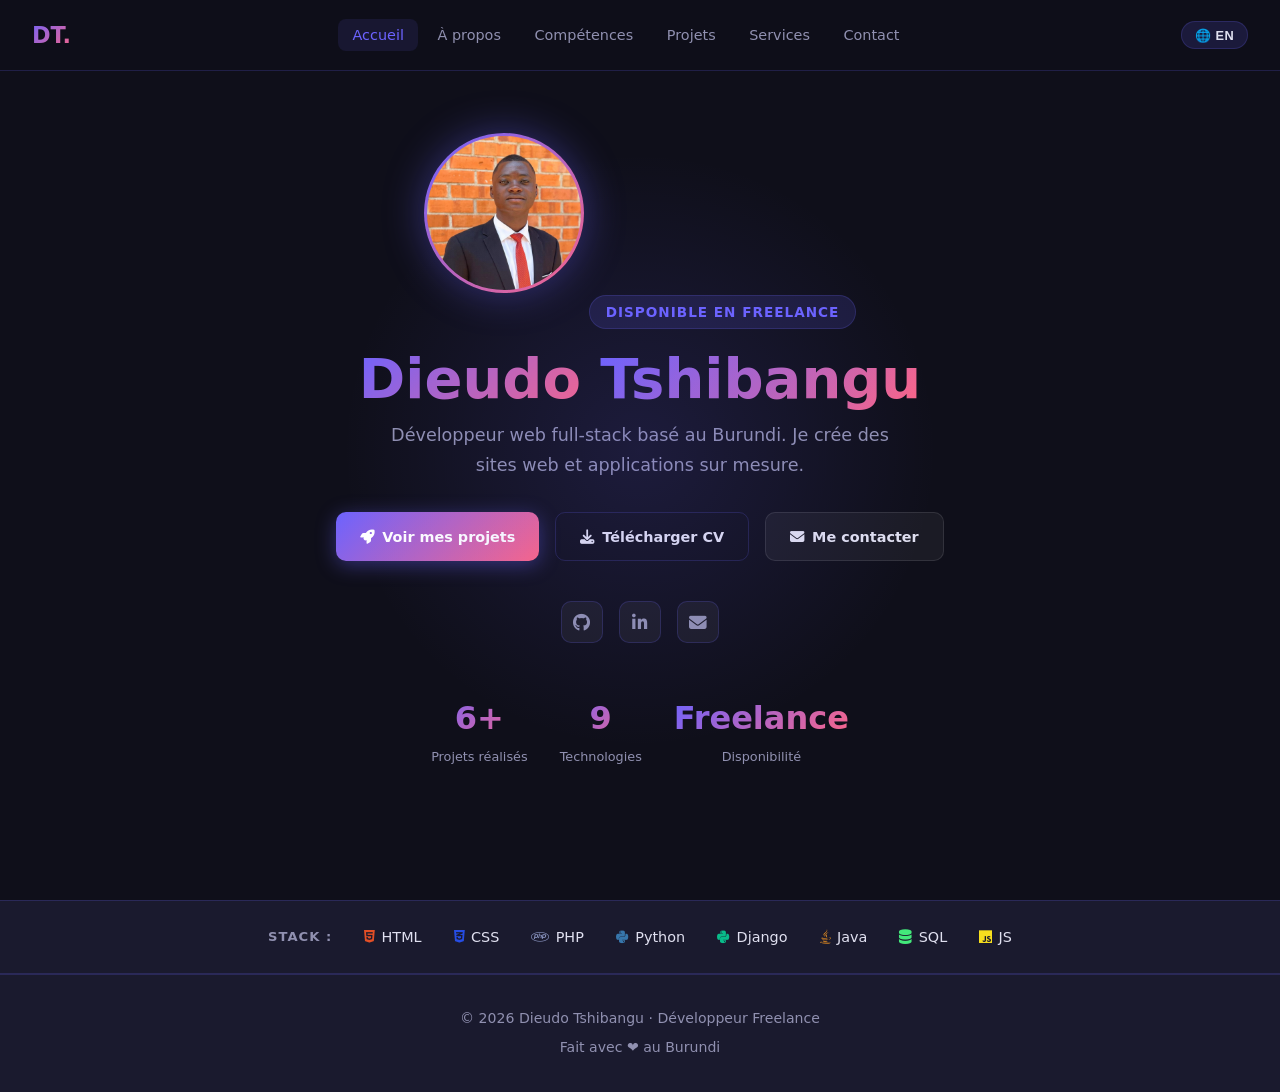
==== commit 8325ee7c: "Redesign complet + projets + sliders + Django" ====
--- a/index.html
+++ b/index.html
@@ -4,7 +4,7 @@
 <meta charset="UTF-8">
 <meta name="viewport" content="width=device-width, initial-scale=1.0">
 <title>Dieudo Tshibangu — Développeur Freelance</title>
-<meta name="description" content="Portfolio de Dieudo Tshibangu, développeur web freelance basé au Burundi. PHP, HTML, CSS, Java, Python, SQL.">
+<meta name="description" content="Portfolio de Dieudo Tshibangu, développeur web freelance basé au Burundi. PHP, Django, Python, HTML, CSS, Java, SQL.">
 <link rel="stylesheet" href="style.css">
 <link rel="stylesheet" href="https://cdnjs.cloudflare.com/ajax/libs/font-awesome/6.4.2/css/all.min.css">
 </head>
@@ -68,11 +68,11 @@
     </div>
     <div class="stats-row" style="margin-top:3rem;">
       <div class="stat">
-        <div class="stat-num">5+</div>
+        <div class="stat-num">6+</div>
         <div class="stat-label" data-i18n="stat1_label">Projets réalisés</div>
       </div>
       <div class="stat">
-        <div class="stat-num">6</div>
+        <div class="stat-num">9</div>
         <div class="stat-label" data-i18n="stat2_label">Technologies</div>
       </div>
       <div class="stat">
@@ -90,9 +90,11 @@
     <span style="color:var(--text);font-size:0.9rem;display:flex;align-items:center;gap:0.4rem;"><i class="fab fa-html5" style="color:#e34f26"></i> HTML</span>
     <span style="color:var(--text);font-size:0.9rem;display:flex;align-items:center;gap:0.4rem;"><i class="fab fa-css3-alt" style="color:#264de4"></i> CSS</span>
     <span style="color:var(--text);font-size:0.9rem;display:flex;align-items:center;gap:0.4rem;"><i class="fab fa-php" style="color:#8892be"></i> PHP</span>
+    <span style="color:var(--text);font-size:0.9rem;display:flex;align-items:center;gap:0.4rem;"><i class="fab fa-python" style="color:#3776ab"></i> Python</span>
+    <span style="color:var(--text);font-size:0.9rem;display:flex;align-items:center;gap:0.4rem;"><i class="fab fa-python" style="color:#09bc8a"></i> Django</span>
     <span style="color:var(--text);font-size:0.9rem;display:flex;align-items:center;gap:0.4rem;"><i class="fab fa-java" style="color:#f89820"></i> Java</span>
-    <span style="color:var(--text);font-size:0.9rem;display:flex;align-items:center;gap:0.4rem;"><i class="fab fa-python" style="color:#3776ab"></i> Python</span>
     <span style="color:var(--text);font-size:0.9rem;display:flex;align-items:center;gap:0.4rem;"><i class="fas fa-database" style="color:#43e97b"></i> SQL</span>
+    <span style="color:var(--text);font-size:0.9rem;display:flex;align-items:center;gap:0.4rem;"><i class="fab fa-js" style="color:#f7df1e"></i> JS</span>
   </div>
 </div>
 
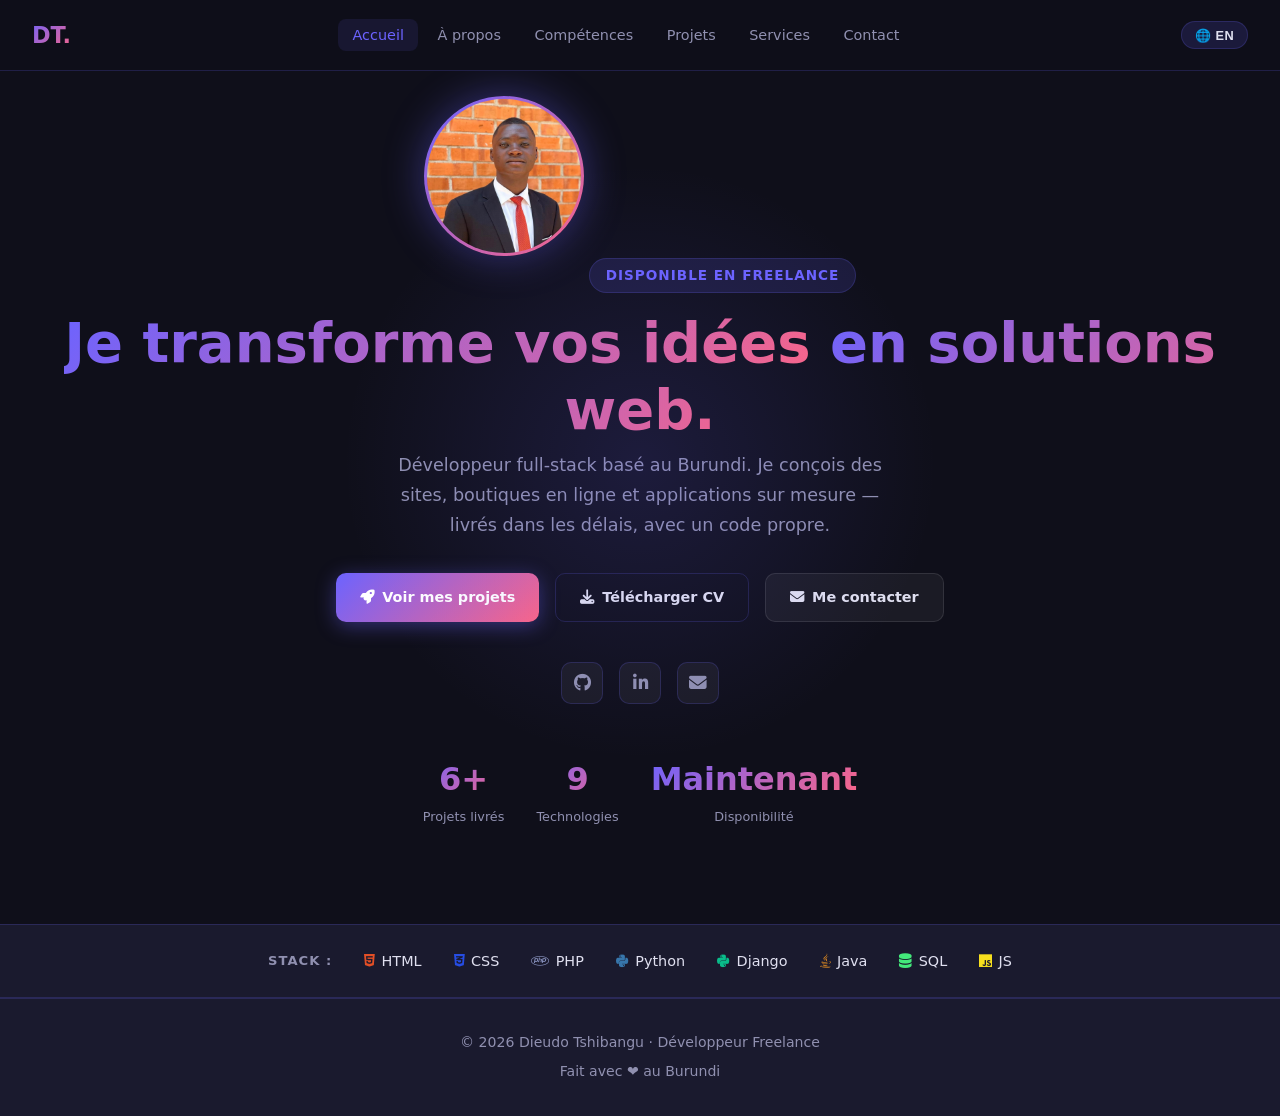
==== commit 7181db7f: "Copywriting optimisé Upwork/Fiverr FR+EN" ====
--- a/index.html
+++ b/index.html
@@ -35,8 +35,8 @@
     <img src="img/DIEUDO.jpg" alt="Dieudo Tshibangu" class="hero-avatar">
     <div class="hero-badge" data-i18n="hero_badge">DISPONIBLE EN FREELANCE</div>
     <h1>
-      <span data-i18n="hero_title1">Dieudo</span>
-      <span data-i18n="hero_title2"> Tshibangu</span>
+      <span data-i18n="hero_title1">Je transforme vos idées</span>
+      <span data-i18n="hero_title2"> en solutions web.</span>
     </h1>
     <p class="hero-subtitle" data-i18n="hero_sub">
       Développeur web full-stack basé au Burundi. Je crée des sites web et applications sur mesure.
@@ -69,14 +69,14 @@
     <div class="stats-row" style="margin-top:3rem;">
       <div class="stat">
         <div class="stat-num">6+</div>
-        <div class="stat-label" data-i18n="stat1_label">Projets réalisés</div>
+        <div class="stat-label" data-i18n="stat1_label">Projets livrés</div>
       </div>
       <div class="stat">
         <div class="stat-num">9</div>
         <div class="stat-label" data-i18n="stat2_label">Technologies</div>
       </div>
       <div class="stat">
-        <div class="stat-num" data-i18n="stat3_val">Freelance</div>
+        <div class="stat-num" data-i18n="stat3_val">Maintenant</div>
         <div class="stat-label" data-i18n="stat3_label">Disponibilité</div>
       </div>
     </div>
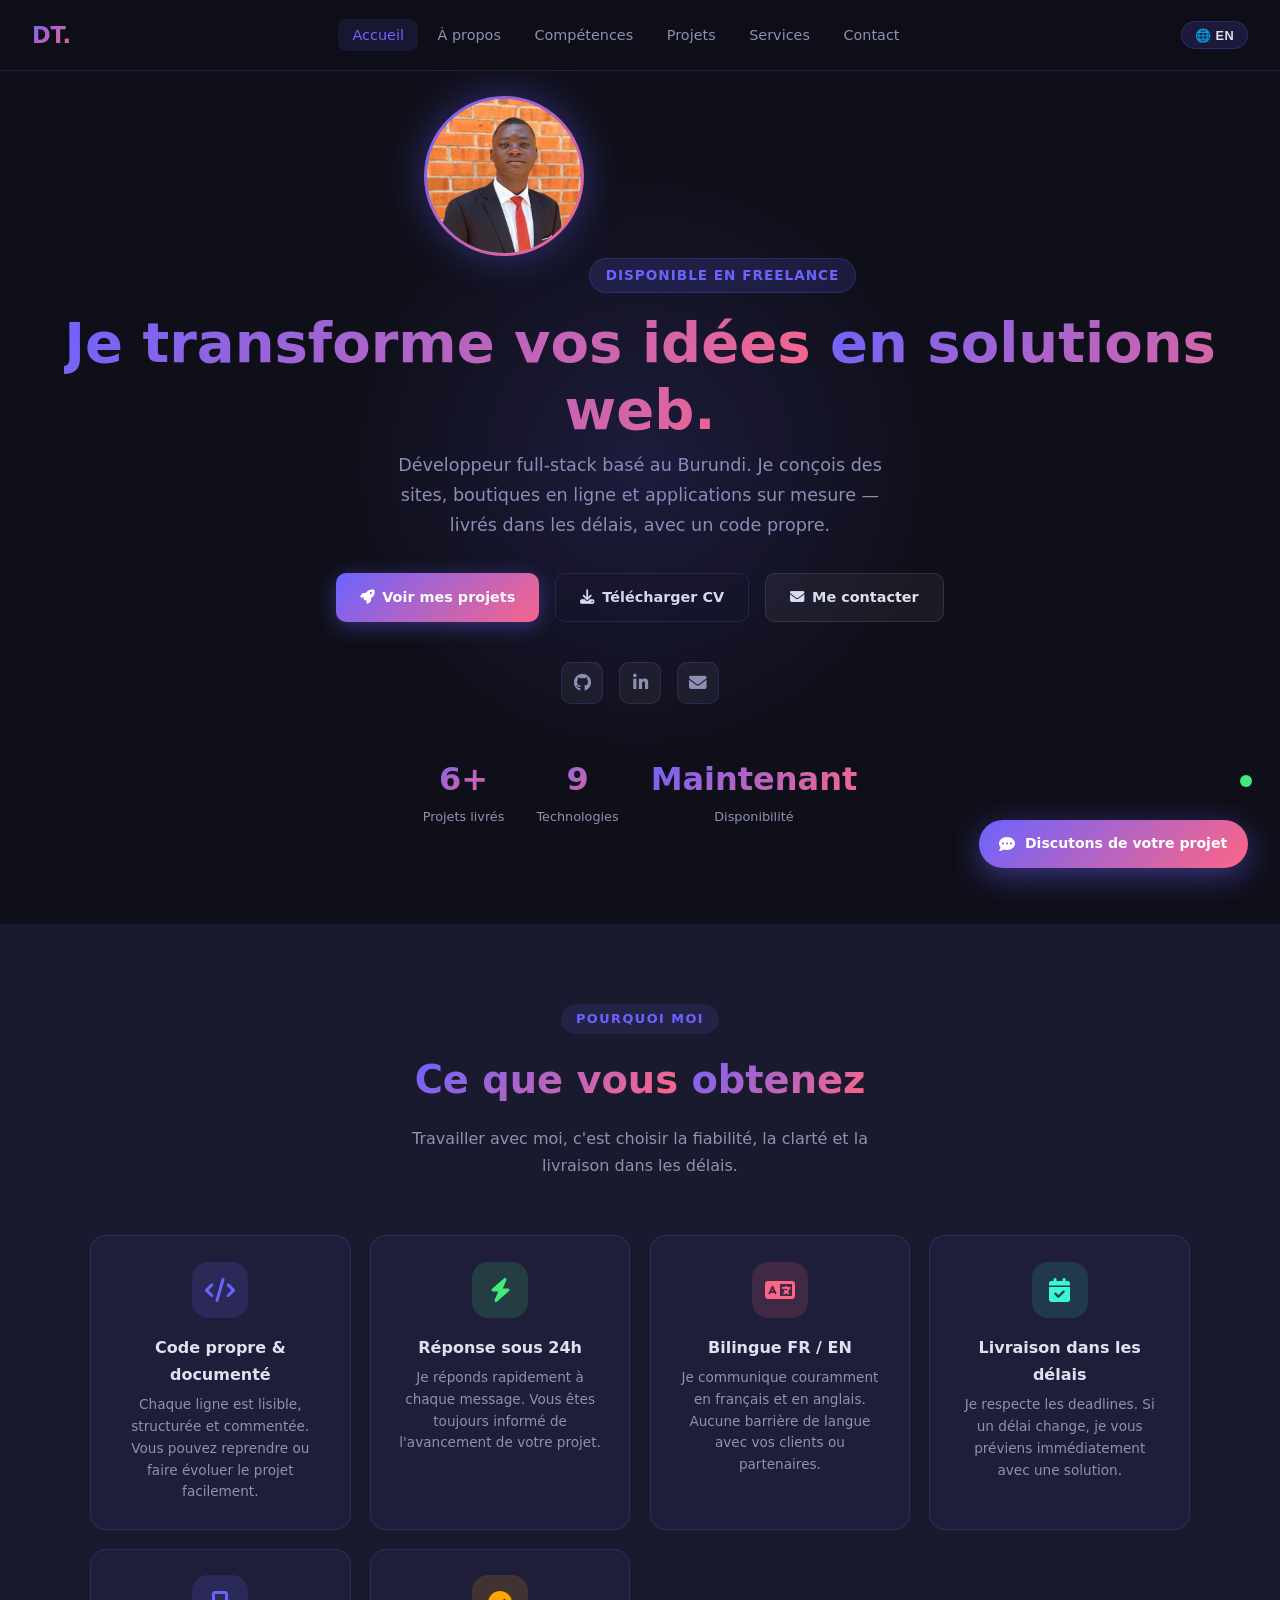
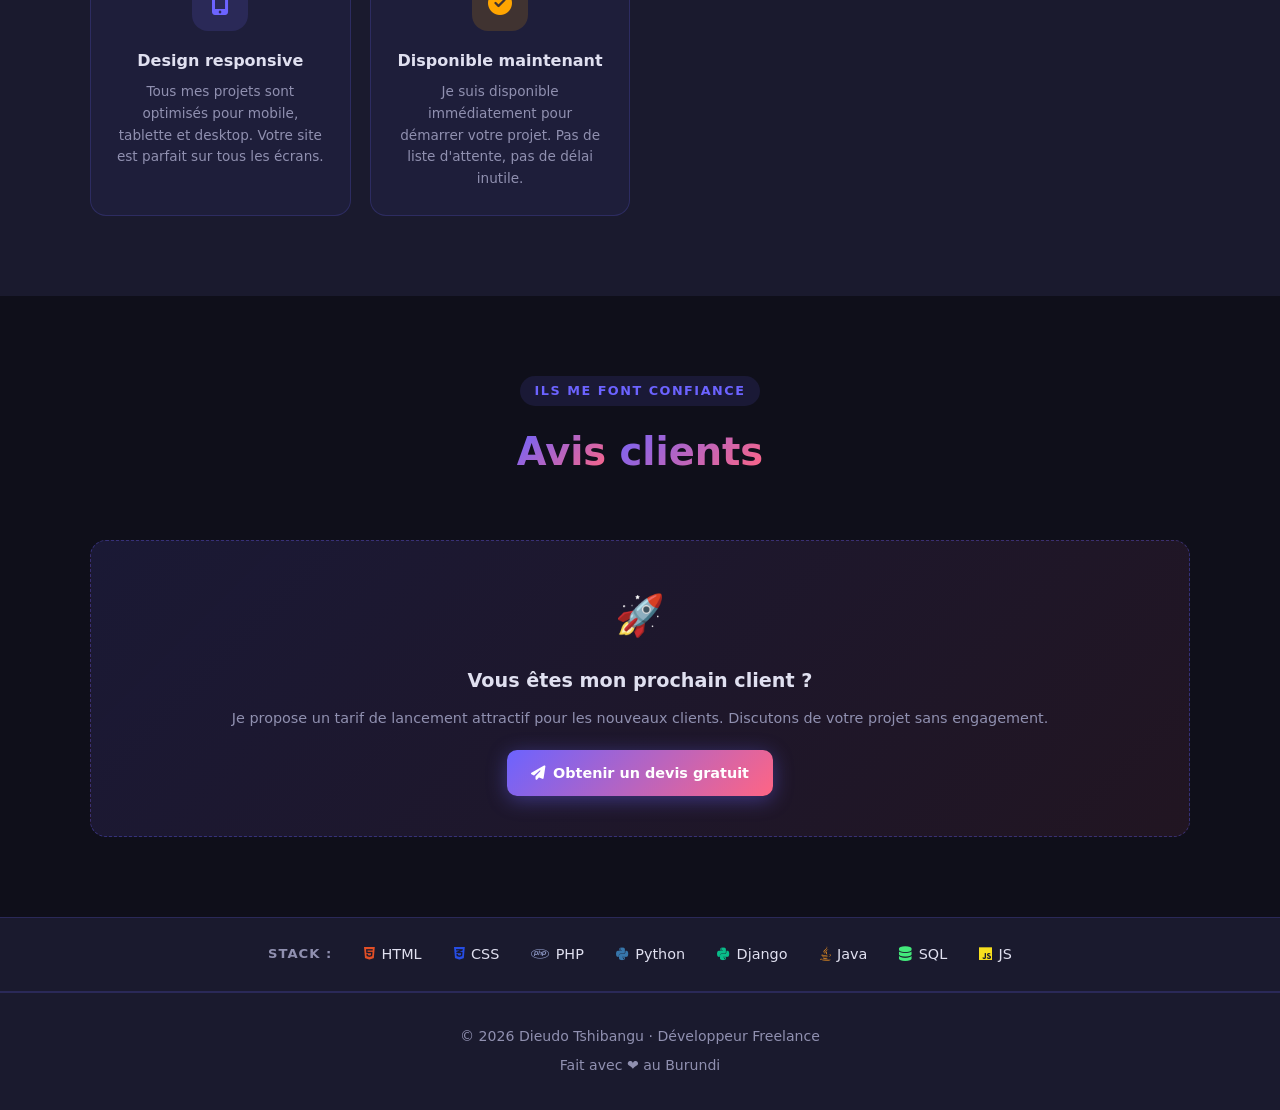
==== commit 02b0c013: "Why Me + CTA flottant + Testimonials" ====
--- a/index.html
+++ b/index.html
@@ -83,6 +83,86 @@
   </div>
 </section>
 
+<!-- WHY ME -->
+<section style="background:var(--dark2);padding:5rem 2rem;">
+  <div class="container">
+    <div class="section-header fade-in">
+      <div class="section-tag" data-i18n="why_tag">POURQUOI MOI</div>
+      <h2 class="section-title">
+        <span data-i18n="why_title1">Ce que vous</span><span data-i18n="why_title2"> obtenez</span>
+      </h2>
+      <p class="section-desc" data-i18n="why_desc">Travailler avec moi, c'est choisir la fiabilité, la clarté et la livraison dans les délais.</p>
+    </div>
+    <div class="why-grid">
+      <div class="why-card fade-in">
+        <div class="why-icon" style="background:rgba(108,99,255,0.15);">
+          <i class="fas fa-code" style="color:var(--primary)"></i>
+        </div>
+        <h4 data-i18n="why1_title">Code propre & documenté</h4>
+        <p data-i18n="why1_desc">Chaque ligne est lisible, structurée et commentée. Vous pouvez reprendre ou faire évoluer le projet facilement.</p>
+      </div>
+      <div class="why-card fade-in">
+        <div class="why-icon" style="background:rgba(67,233,123,0.15);">
+          <i class="fas fa-bolt" style="color:var(--accent)"></i>
+        </div>
+        <h4 data-i18n="why2_title">Réponse sous 24h</h4>
+        <p data-i18n="why2_desc">Je réponds rapidement à chaque message. Vous êtes toujours informé de l'avancement de votre projet.</p>
+      </div>
+      <div class="why-card fade-in">
+        <div class="why-icon" style="background:rgba(255,101,132,0.15);">
+          <i class="fas fa-language" style="color:var(--secondary)"></i>
+        </div>
+        <h4 data-i18n="why3_title">Bilingue FR / EN</h4>
+        <p data-i18n="why3_desc">Je communique couramment en français et en anglais. Aucune barrière de langue avec vos clients ou partenaires.</p>
+      </div>
+      <div class="why-card fade-in">
+        <div class="why-icon" style="background:rgba(56,249,215,0.12);">
+          <i class="fas fa-calendar-check" style="color:#38f9d7"></i>
+        </div>
+        <h4 data-i18n="why4_title">Livraison dans les délais</h4>
+        <p data-i18n="why4_desc">Je respecte les deadlines. Si un délai change, je vous préviens immédiatement avec une solution.</p>
+      </div>
+      <div class="why-card fade-in">
+        <div class="why-icon" style="background:rgba(108,99,255,0.15);">
+          <i class="fas fa-mobile-alt" style="color:var(--primary)"></i>
+        </div>
+        <h4 data-i18n="why5_title">Design responsive</h4>
+        <p data-i18n="why5_desc">Tous mes projets sont optimisés pour mobile, tablette et desktop. Votre site est parfait sur tous les écrans.</p>
+      </div>
+      <div class="why-card fade-in">
+        <div class="why-icon" style="background:rgba(255,165,0,0.15);">
+          <i class="fas fa-check-circle" style="color:#ffa500"></i>
+        </div>
+        <h4 data-i18n="why6_title">Disponible maintenant</h4>
+        <p data-i18n="why6_desc">Je suis disponible immédiatement pour démarrer votre projet. Pas de liste d'attente, pas de délai inutile.</p>
+      </div>
+    </div>
+  </div>
+</section>
+
+<!-- TESTIMONIALS -->
+<section style="padding:5rem 2rem;">
+  <div class="container">
+    <div class="section-header fade-in">
+      <div class="section-tag" data-i18n="testi_tag">ILS ME FONT CONFIANCE</div>
+      <h2 class="section-title">
+        <span data-i18n="testi_title1">Avis</span><span data-i18n="testi_title2"> clients</span>
+      </h2>
+    </div>
+    <div class="grid-3">
+      <div class="testimonial-cta-box fade-in">
+        <div style="font-size:2.5rem;margin-bottom:1rem;">🚀</div>
+        <h3 data-i18n="testi_cta_title">Vous êtes mon prochain client ?</h3>
+        <p data-i18n="testi_cta_desc">Je propose un tarif de lancement attractif pour les nouveaux clients. Discutons de votre projet sans engagement.</p>
+        <a href="contact.html" class="btn btn-primary">
+          <i class="fas fa-paper-plane"></i>
+          <span data-i18n="testi_cta_btn">Obtenir un devis gratuit</span>
+        </a>
+      </div>
+    </div>
+  </div>
+</section>
+
 <!-- QUICK SKILLS STRIP -->
 <div style="background:var(--dark2);border-top:1px solid var(--border);border-bottom:1px solid var(--border);padding:1.5rem 2rem;">
   <div class="container" style="display:flex;gap:2rem;justify-content:center;flex-wrap:wrap;align-items:center;">
@@ -104,6 +184,16 @@
   <p style="margin-top:0.3rem;" data-i18n="footer_made">Fait avec ❤️ au Burundi</p>
 </footer>
 
+<!-- FLOATING CTA -->
+<div class="floating-cta">
+  <span class="floating-cta-label" data-i18n="fcta_label">Disponible maintenant</span>
+  <a href="contact.html" class="floating-cta-btn">
+    <div class="floating-cta-pulse"></div>
+    <i class="fas fa-comment-dots"></i>
+    <span data-i18n="fcta_btn">Discutons de votre projet</span>
+  </a>
+</div>
+
 <script src="main.js"></script>
 </body>
 </html>
--- a/style.css
+++ b/style.css
@@ -554,3 +554,152 @@
   border-radius: 6px;
   z-index: 10;
 }
+
+/* ===== WHY ME SECTION ===== */
+.why-grid {
+  display: grid;
+  grid-template-columns: repeat(auto-fit, minmax(220px, 1fr));
+  gap: 1.2rem;
+}
+.why-card {
+  background: var(--card-bg);
+  border: 1px solid var(--border);
+  border-radius: 16px;
+  padding: 1.6rem;
+  text-align: center;
+  transition: all 0.3s;
+  position: relative;
+  overflow: hidden;
+}
+.why-card::before {
+  content: '';
+  position: absolute;
+  top: 0; left: 0; right: 0;
+  height: 3px;
+  background: var(--gradient);
+  transform: scaleX(0);
+  transition: transform 0.3s;
+}
+.why-card:hover::before { transform: scaleX(1); }
+.why-card:hover { transform: translateY(-5px); border-color: var(--primary); }
+.why-icon {
+  width: 56px; height: 56px;
+  border-radius: 16px;
+  display: flex; align-items: center; justify-content: center;
+  font-size: 1.5rem;
+  margin: 0 auto 1rem;
+}
+.why-card h4 { font-size: 1rem; font-weight: 700; margin-bottom: 0.4rem; }
+.why-card p { font-size: 0.85rem; color: var(--text-muted); line-height: 1.6; }
+
+/* ===== FLOATING CTA ===== */
+.floating-cta {
+  position: fixed;
+  bottom: 2rem;
+  right: 2rem;
+  z-index: 999;
+  display: flex;
+  flex-direction: column;
+  align-items: flex-end;
+  gap: 0.6rem;
+}
+.floating-cta-btn {
+  display: flex;
+  align-items: center;
+  gap: 0.6rem;
+  background: var(--gradient);
+  color: white;
+  text-decoration: none;
+  padding: 0.75rem 1.3rem;
+  border-radius: 50px;
+  font-weight: 700;
+  font-size: 0.88rem;
+  box-shadow: 0 8px 30px rgba(108,99,255,0.45);
+  transition: all 0.3s;
+  white-space: nowrap;
+  border: none;
+  cursor: pointer;
+}
+.floating-cta-btn:hover {
+  transform: translateY(-3px) scale(1.03);
+  box-shadow: 0 12px 40px rgba(108,99,255,0.6);
+}
+.floating-cta-btn i { font-size: 1rem; }
+.floating-cta-pulse {
+  position: absolute;
+  top: -4px; right: -4px;
+  width: 12px; height: 12px;
+  background: var(--accent);
+  border-radius: 50%;
+  animation: pulse-dot 2s infinite;
+}
+@keyframes pulse-dot {
+  0%, 100% { transform: scale(1); opacity: 1; }
+  50% { transform: scale(1.5); opacity: 0.5; }
+}
+.floating-cta-label {
+  background: rgba(15,15,26,0.9);
+  border: 1px solid var(--border);
+  color: var(--text-muted);
+  font-size: 0.75rem;
+  padding: 0.3rem 0.7rem;
+  border-radius: 8px;
+  opacity: 0;
+  transform: translateX(10px);
+  transition: all 0.3s;
+  pointer-events: none;
+}
+.floating-cta:hover .floating-cta-label {
+  opacity: 1;
+  transform: translateX(0);
+}
+
+/* ===== TESTIMONIALS PLACEHOLDER ===== */
+.testimonial-card {
+  background: var(--card-bg);
+  border: 1px solid var(--border);
+  border-radius: 16px;
+  padding: 1.8rem;
+  text-align: center;
+  transition: all 0.3s;
+}
+.testimonial-card:hover { border-color: var(--primary); transform: translateY(-4px); }
+.testimonial-avatar {
+  width: 52px; height: 52px;
+  border-radius: 50%;
+  background: var(--gradient);
+  display: flex; align-items: center; justify-content: center;
+  font-size: 1.3rem;
+  margin: 0 auto 1rem;
+  color: white;
+}
+.testimonial-card blockquote {
+  font-size: 0.9rem;
+  color: var(--text-muted);
+  font-style: italic;
+  line-height: 1.7;
+  margin-bottom: 1rem;
+}
+.testimonial-card cite {
+  font-size: 0.82rem;
+  font-weight: 700;
+  color: var(--primary);
+  font-style: normal;
+}
+.stars { color: #fbbf24; font-size: 0.85rem; margin-bottom: 0.8rem; }
+.testimonial-cta-box {
+  background: linear-gradient(135deg, rgba(108,99,255,0.12), rgba(255,101,132,0.08));
+  border: 1px dashed rgba(108,99,255,0.35);
+  border-radius: 16px;
+  padding: 2.5rem;
+  text-align: center;
+  grid-column: 1 / -1;
+}
+.testimonial-cta-box h3 { font-size: 1.2rem; font-weight: 700; margin-bottom: 0.5rem; }
+.testimonial-cta-box p { color: var(--text-muted); font-size: 0.9rem; margin-bottom: 1.2rem; }
+
+@media (max-width: 768px) {
+  .floating-cta { bottom: 1.2rem; right: 1.2rem; }
+  .floating-cta-btn span { display: none; }
+  .floating-cta-btn { padding: 0.85rem; border-radius: 50%; }
+}
